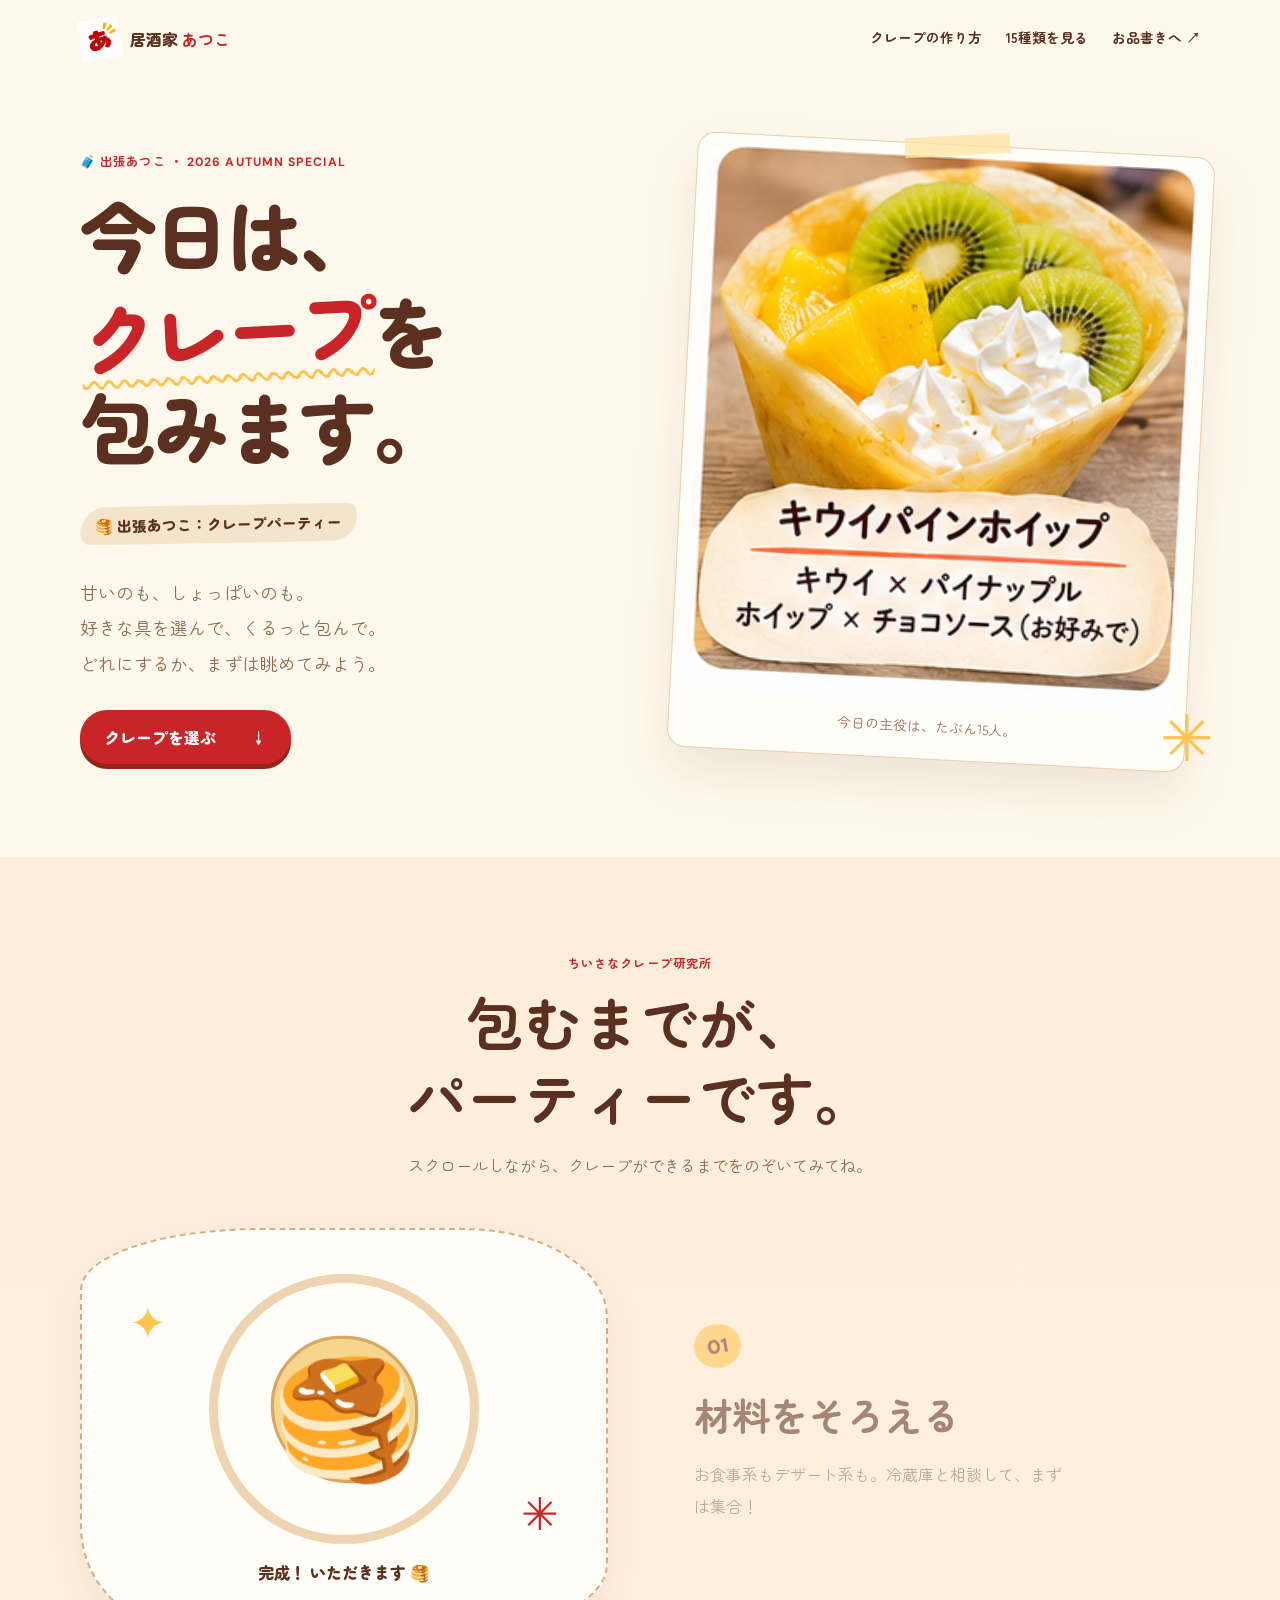
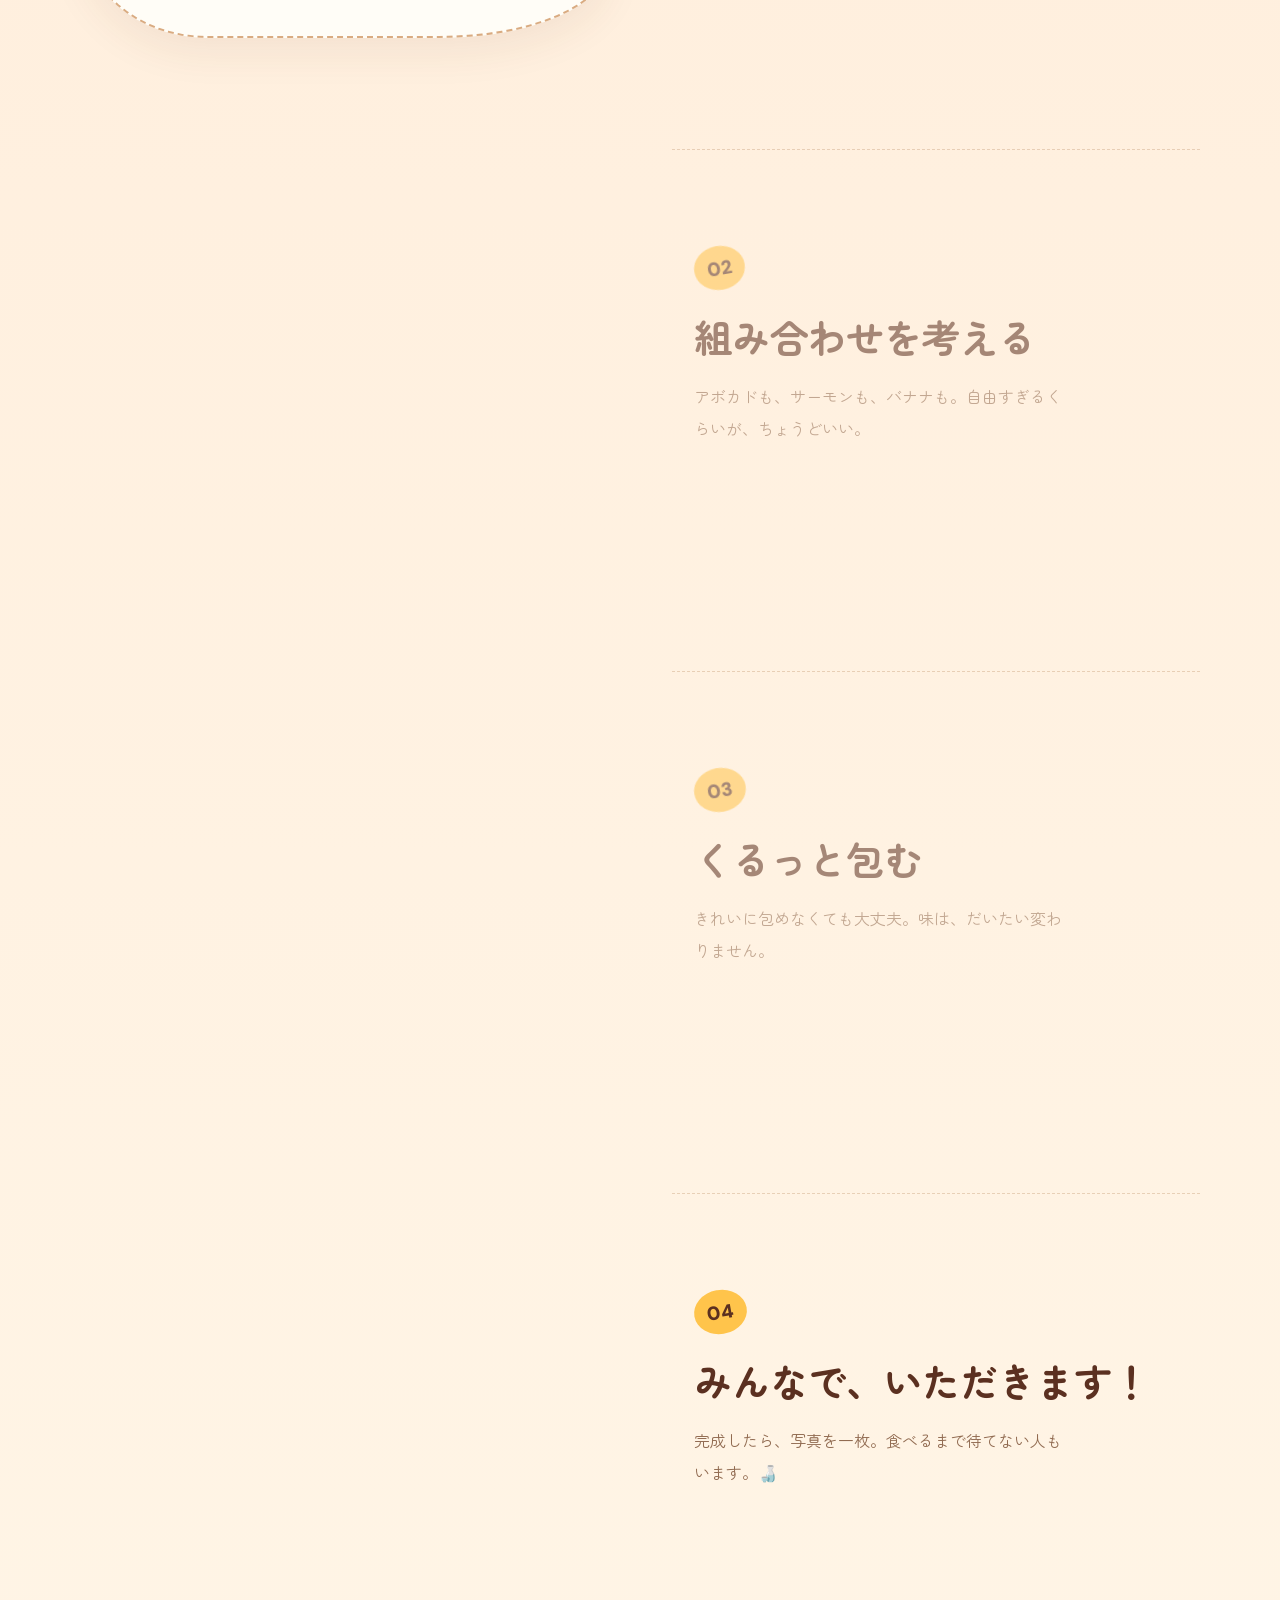
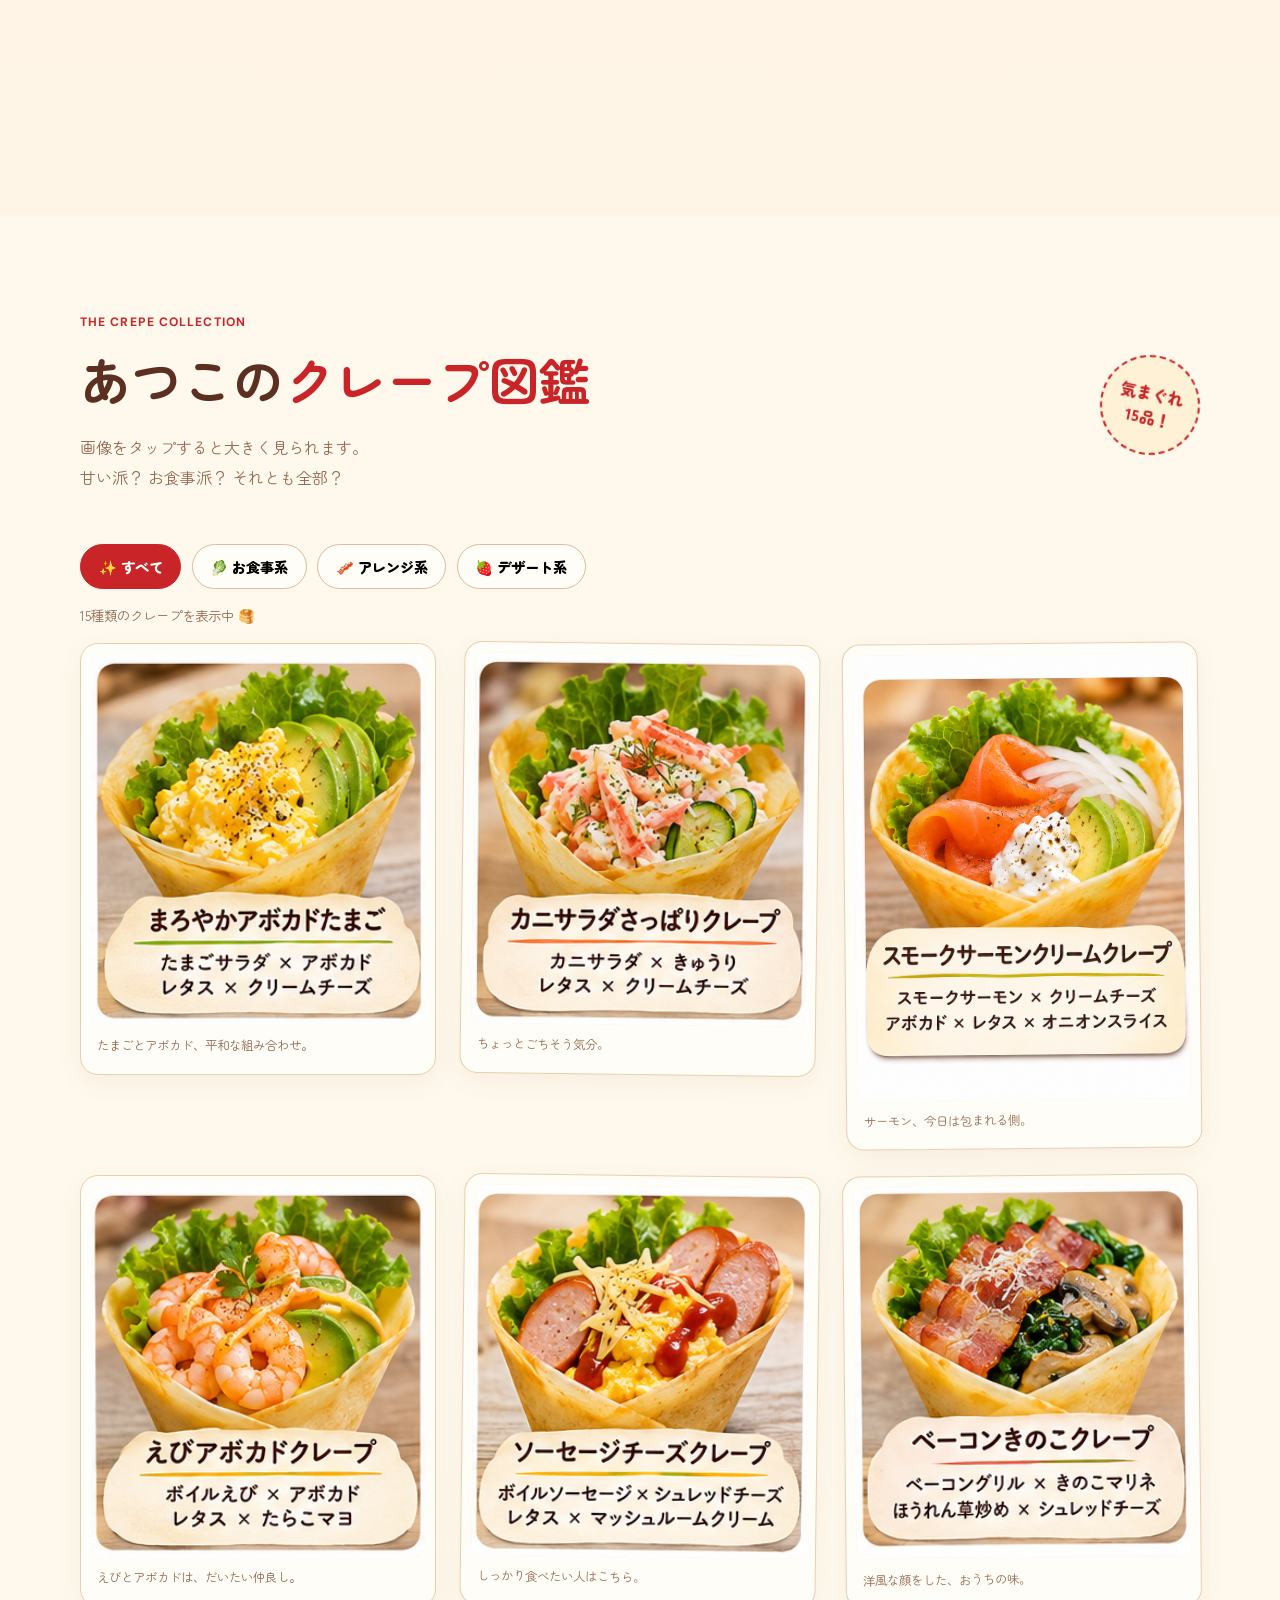
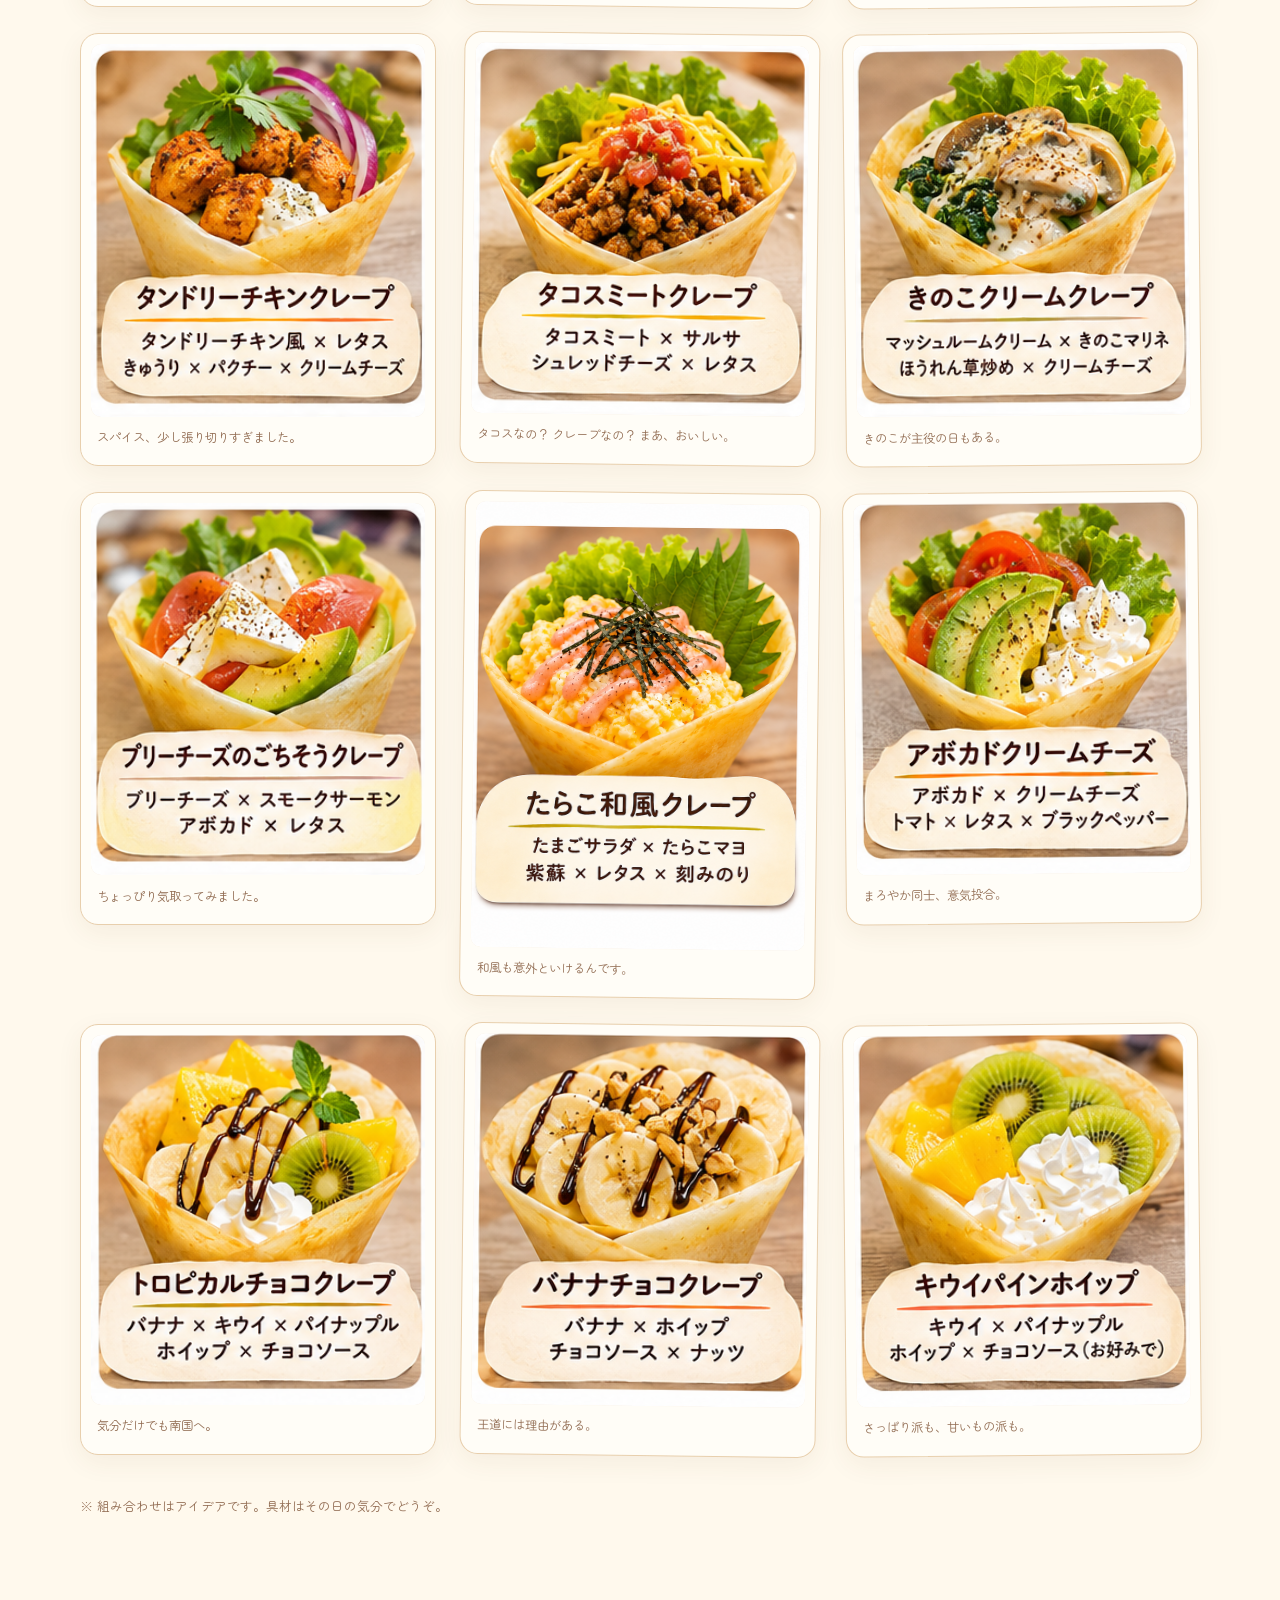
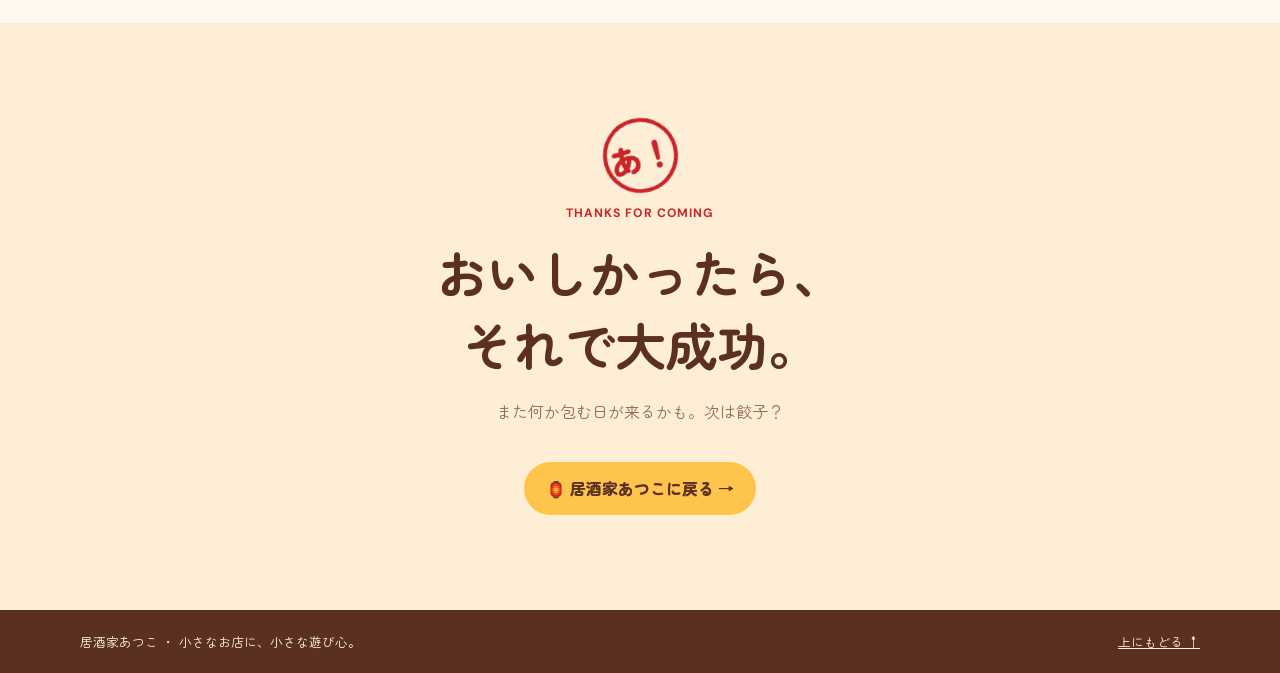
==== docs/special/crepe-party-autumn26/index.html @ dd06c568 "feat: rendered special crepe party pages (#8)" ====
<!DOCTYPE html>
<html xmlns="http://www.w3.org/1999/xhtml" lang="ja" xml:lang="ja"><head>

<meta charset="utf-8">
<meta name="generator" content="quarto-1.6.39">

<meta name="viewport" content="width=device-width, initial-scale=1.0, user-scalable=yes">


<title>出張あつこ | クレープパーティー特集 – 居酒家あつこ</title>
<style>
code{white-space: pre-wrap;}
span.smallcaps{font-variant: small-caps;}
div.columns{display: flex; gap: min(4vw, 1.5em);}
div.column{flex: auto; overflow-x: auto;}
div.hanging-indent{margin-left: 1.5em; text-indent: -1.5em;}
ul.task-list{list-style: none;}
ul.task-list li input[type="checkbox"] {
  width: 0.8em;
  margin: 0 0.8em 0.2em -1em; /* quarto-specific, see https://github.com/quarto-dev/quarto-cli/issues/4556 */ 
  vertical-align: middle;
}
.display.math{display: block; text-align: center; margin: 0.5rem auto;}
</style>


<link href="../../assets/favicon.png" rel="icon" type="image/png">


<link rel="stylesheet" href="crepe-party.css">
</head>

<body>


<header id="title-block-header">


</header>


<div class="crepe-site" id="top">
  <a class="skip-link" href="#crepe-gallery">クレープギャラリーへ移動</a>
  <header class="crepe-header">
    <a class="crepe-brand" href="../../index.html" aria-label="居酒家あつこのホームへ">
      <img src="../../assets/favicon.png" alt="" width="40" height="40">
      <span>居酒家 <strong>あつこ</strong></span>
    </a>
    <nav aria-label="特集ナビゲーション" class="crepe-topnav">
      <a href="#story">クレープの作り方</a>
      <a href="#crepe-gallery">15種類を見る</a>
      <a href="../../index.html">お品書きへ ↗</a>
    </nav>
  </header>

  <main><header id="title-block-header" class="quarto-title-block"><h1 class="title">出張あつこ | クレープパーティー特集</h1></header>
    <section class="crepe-hero" aria-labelledby="crepe-title">
      <div class="hero-copy">
        <p class="crepe-eyebrow">🧳 出張あつこ ・ 2026 AUTUMN SPECIAL</p>
        <h1 id="crepe-title">今日は、<br><span>クレープ</span>を<br>包みます。</h1>
        <p class="hero-tag">🥞 出張あつこ：クレープパーティー</p>
        <p class="hero-description">甘いのも、しょっぱいのも。<br>好きな具を選んで、くるっと包んで。<br>どれにするか、まずは眺めてみよう。</p>
        <a href="#crepe-gallery" class="hero-action">クレープを選ぶ <span aria-hidden="true">↓</span></a>
      </div>
      <figure class="hero-photo">
        <img src="images/15_キウイパイン.png" width="680" height="700" alt="キウイとパイナップル、ホイップのクレープ" fetchpriority="high">
        <figcaption>今日の主役は、たぶん15人。</figcaption>
      </figure>
      <span class="hero-doodle" aria-hidden="true">✳</span>
    </section>

    <section id="story" class="crepe-story" aria-labelledby="story-heading">
      <div class="story-intro">
        <p class="crepe-eyebrow">ちいさなクレープ研究所</p>
        <h2 id="story-heading">包むまでが、<br>パーティーです。</h2>
        <p>スクロールしながら、クレープができるまでをのぞいてみてね。</p>
      </div>
      <div class="story-layout">
        <div class="story-sticky" aria-hidden="true">
          <div class="crepe-stage" id="crepe-stage" data-step="0">
            <span class="stage-spark stage-spark--one">✦</span>
            <span class="stage-spark stage-spark--two">✳</span>
            <div class="stage-plate">
              <div class="stage-batter"></div>
              <div class="stage-fill">🥬 🍓 🧀</div>
              <div class="stage-fold">🥞</div>
            </div>
            <p class="stage-label" id="stage-label">まずは、材料を並べます。</p>
          </div>
        </div>
        <ol class="story-steps">
          <li class="story-step" data-step="0">
            <span class="step-number">01</span>
            <h3>材料をそろえる</h3>
            <p>お食事系もデザート系も。冷蔵庫と相談して、まずは集合！</p>
          </li>
          <li class="story-step" data-step="1">
            <span class="step-number">02</span>
            <h3>組み合わせを考える</h3>
            <p>アボカドも、サーモンも、バナナも。自由すぎるくらいが、ちょうどいい。</p>
          </li>
          <li class="story-step" data-step="2">
            <span class="step-number">03</span>
            <h3>くるっと包む</h3>
            <p>きれいに包めなくても大丈夫。味は、だいたい変わりません。</p>
          </li>
          <li class="story-step" data-step="3">
            <span class="step-number">04</span>
            <h3>みんなで、いただきます！</h3>
            <p>完成したら、写真を一枚。食べるまで待てない人もいます。🍶</p>
          </li>
        </ol>
      </div>
    </section>

    <section class="gallery-section" id="crepe-gallery" aria-labelledby="gallery-heading">
      <div class="gallery-heading">
        <div>
          <p class="crepe-eyebrow">THE CREPE COLLECTION</p>
          <h2 id="gallery-heading">あつこの<span>クレープ図鑑</span></h2>
          <p>画像をタップすると大きく見られます。<br>甘い派？ お食事派？ それとも全部？</p>
        </div>
        <span class="gallery-sticker" aria-hidden="true">気まぐれ<br>15品！</span>
      </div>
      <div id="crepe-filters" class="crepe-filters" role="group" aria-label="クレープをカテゴリーで絞り込む"></div>
      <p class="gallery-status" id="gallery-status" role="status" aria-live="polite">写真を準備しています… 🥞</p>
      <div id="crepe-cards" class="crepe-grid"></div>
      <p class="gallery-footnote">※ 組み合わせはアイデアです。具材はその日の気分でどうぞ。</p>
    </section>

    <section class="crepe-goodbye">
      <div class="goodbye-stamp" aria-hidden="true">あ！</div>
      <p class="crepe-eyebrow">THANKS FOR COMING</p>
      <h2>おいしかったら、<br>それで大成功。</h2>
      <p>また何か包む日が来るかも。次は餃子？</p>
      <a href="../../index.html">🏮 居酒家あつこに戻る →</a>
    </section>
  </main>

  <footer class="crepe-footer">
    <span>居酒家あつこ ・ 小さなお店に、小さな遊び心。</span>
    <a href="#top">上にもどる ↑</a>
  </footer>

  <div class="crepe-viewer" id="crepe-viewer" role="dialog" aria-modal="true" aria-labelledby="viewer-title" hidden="">
    <div class="viewer-panel">
      <button class="viewer-close" id="viewer-close" type="button" aria-label="写真を閉じる">×</button>
      <figure>
        <img id="viewer-image" src="" alt="">
      </figure>
      <div class="viewer-info">
        <p class="crepe-eyebrow" id="viewer-category"></p>
        <h2 id="viewer-title"></h2>
        <p id="viewer-caption"></p>
        <div id="viewer-ingredients" class="viewer-ingredients"></div>
        <div class="viewer-nav">
          <button type="button" id="viewer-prev" aria-label="前のクレープ">← 前へ</button>
          <span id="viewer-position"></span>
          <button type="button" id="viewer-next" aria-label="次のクレープ">次へ →</button>
        </div>
      </div>
    </div>
  </div>
</div>
<script src="crepe-party.js" defer=""></script>






</body></html>
---- docs/special/crepe-party-autumn26/crepe-party.css ----
@import url('https://fonts.googleapis.com/css2?family=DM+Sans:wght@400;500;700&family=Zen+Maru+Gothic:wght@400;500;700;900&display=swap');

:root { --cream:#fff9ed; --paper:#fffdf7; --sand:#f5e4cc; --ink:#5b3020; --muted:#916b51; --red:#c92528; --yellow:#ffc44b; --line:#e8cfad; }
* { box-sizing:border-box; }
html { scroll-behavior:smooth; scroll-padding-top:3rem; }
body { margin:0; background:var(--cream); color:var(--ink); font-family:'Zen Maru Gothic','Hiragino Maru Gothic ProN',sans-serif; -webkit-font-smoothing:antialiased; }
button, a { -webkit-tap-highlight-color:transparent; }
button { font:inherit; cursor:pointer; }
a { color:inherit; }
img { display:block; max-width:100%; }
[hidden] { display:none !important; }
.crepe-site { overflow:clip; min-height:100vh; }
.crepe-site :is(a,button):focus-visible { outline:3px solid var(--red); outline-offset:4px; }
.skip-link { position:absolute; top:-100px; left:1rem; z-index:50; background:var(--paper); padding:1rem; }
.skip-link:focus { top:1rem; }
.crepe-header { width:min(1120px,calc(100% - 36px)); margin:auto; min-height:77px; display:flex; align-items:center; justify-content:space-between; gap:1rem; }
.crepe-brand { display:flex; align-items:center; gap:.65rem; text-decoration:none; font-weight:900; white-space:nowrap; }
.crepe-brand img { width:40px; height:40px; object-fit:contain; transform:rotate(-8deg); }
.crepe-brand strong { color:var(--red); }
.crepe-topnav { display:flex; gap:clamp(.65rem,2vw,1.5rem); flex-wrap:wrap; justify-content:flex-end; }
.crepe-topnav a { text-decoration:none; font-size:.85rem; font-weight:700; border-bottom:2px solid transparent; }
.crepe-topnav a:hover { border-color:var(--yellow); }
.crepe-eyebrow { color:var(--red); letter-spacing:.09em; font:700 .76rem 'DM Sans','Zen Maru Gothic',sans-serif; }
.crepe-hero { width:min(1120px,calc(100% - 36px)); min-height:min(710px,88vh); margin:20px auto 50px; display:grid; grid-template-columns:1.03fr .97fr; align-items:center; gap:clamp(1.5rem,4vw,4rem); position:relative; }
.hero-copy { position:relative; z-index:2; }
.hero-copy h1 { font-size:clamp(2.8rem,6vw,5.7rem); letter-spacing:-.05em; line-height:1.25; margin:1rem 0; font-weight:900; }
.hero-copy h1 span { color:var(--red); display:inline-block; transform:rotate(-3deg); text-decoration:underline wavy var(--yellow) 3px; text-underline-offset:.14em; }
.hero-tag { display:inline-block; padding:.52rem .95rem; background:var(--sand); border-radius:30px 10px 28px 12px; font-size:.91rem; font-weight:900; transform:rotate(-1deg); }
.hero-description { color:var(--muted); line-height:2; font-size:clamp(.95rem,1.6vw,1.11rem); }
.hero-action { display:inline-flex; align-items:center; gap:2.2rem; margin-top:.7rem; text-decoration:none; background:var(--red); color:white; border-radius:30px; padding:.92rem 1.5rem; font-weight:900; box-shadow:0 5px 0 #96221b; }
.hero-action:hover { transform:translateY(3px); box-shadow:0 2px 0 #96221b; }
.hero-photo { margin:0; position:relative; transform:rotate(3deg); background:var(--paper); padding:12px 12px 23px; border-radius:18px; border:1px solid var(--line); box-shadow:0 25px 50px #58351f1a; }
.hero-photo:before { content:''; position:absolute; height:20px; width:105px; top:-10px; left:calc(50% - 52px); background:#ffe5a0b8; transform:rotate(-6deg); }
.hero-photo img { width:100%; height:auto; border-radius:12px; object-fit:contain; }
.hero-photo figcaption { font-size:.85rem; color:var(--muted); margin-top:12px; text-align:center; }
.hero-doodle { position:absolute; right:-14px; bottom:4%; color:var(--yellow); font-size:4rem; }
.crepe-story { background:linear-gradient(180deg,#ffeddb 0%,#fff5e6 100%); padding:85px max(18px,calc((100vw - 1120px)/2)) 100px; }
.story-intro { text-align:center; margin:0 auto 3rem; max-width:690px; }
.story-intro h2 { font-size:clamp(2.1rem,4.5vw,3.6rem); line-height:1.3; margin:.6rem 0; }
.story-intro p:last-child { color:var(--muted); line-height:1.9; }
.story-layout { display:grid; grid-template-columns:minmax(0,1fr) minmax(0,1fr); align-items:start; gap:clamp(1rem,5vw,5rem); }
.story-sticky { position:sticky; top:12vh; align-self:start; }
.crepe-stage { min-height:410px; display:flex; align-items:center; flex-direction:column; justify-content:center; position:relative; border:2px dashed #d9ab81; border-radius:34% 27% 32% 24% / 15% 22% 18% 27%; background:var(--paper); box-shadow:0 15px 40px #68371b12; }
.stage-plate { width:min(270px,72%); aspect-ratio:1; border-radius:50%; background:#fffef9; border:9px solid #efd4b2; display:grid; place-items:center; position:relative; }
.stage-batter { width:90%; aspect-ratio:1; background:#f6d68d; border:5px solid #d9a75f; border-radius:48% 51% 46% 53%; transform:scale(.9); transition:transform .45s ease; }
.stage-fill { opacity:0; position:absolute; font-size:2.2rem; transition:opacity .45s,transform .45s; transform:translateY(10px); letter-spacing:-.35rem; }
.stage-fold { position:absolute; font-size:6.5rem; opacity:0; transform:rotate(-30deg) scale(.6); transition:opacity .45s,transform .45s; }
.crepe-stage[data-step="1"] .stage-fill { opacity:1; transform:translateY(0); }
.crepe-stage[data-step="2"] .stage-batter, .crepe-stage[data-step="3"] .stage-batter { transform:scale(.65); }
.crepe-stage[data-step="2"] .stage-fill, .crepe-stage[data-step="3"] .stage-fill { opacity:0; }
.crepe-stage[data-step="2"] .stage-fold, .crepe-stage[data-step="3"] .stage-fold { opacity:1; transform:rotate(6deg) scale(1); }
.crepe-stage[data-step="3"] .stage-fold { transform:rotate(-10deg) scale(1.13); }
.stage-spark { position:absolute; font-size:2.8rem; color:var(--yellow); }
.stage-spark--one { top:14%; left:9%; }
.stage-spark--two { right:9%; bottom:23%; color:var(--red); }
.stage-label { text-align:center; min-height:2rem; font-weight:900; margin:1rem .8rem 0; font-size:1rem; }
.story-steps { margin:0; padding:0; list-style:none; }
.story-step { min-height:58vh; padding:6rem 1.4rem 3rem; border-bottom:1px dashed #d6b293; opacity:.55; transition:opacity .35s; }
.story-step:last-child { border-bottom:0; }
.story-step.is-active { opacity:1; }
.step-number { display:inline-block; font:900 1.2rem 'DM Sans',sans-serif; padding:.6rem .8rem; background:var(--yellow); border-radius:50%; transform:rotate(-10deg); }
.story-step h3 { font-size:clamp(1.55rem,3vw,2.4rem); margin:1.1rem 0 .5rem; }
.story-step p { max-width:380px; font-size:1rem; color:var(--muted); line-height:2; }
.gallery-section { background:var(--cream); padding:85px max(18px,calc((100vw - 1120px)/2)) 95px; }
.gallery-heading { display:flex; justify-content:space-between; align-items:center; gap:1rem; }
.gallery-heading h2 { font-size:clamp(2rem,4vw,3.5rem); margin:.35rem 0; }
.gallery-heading h2 span { color:var(--red); }
.gallery-heading p:last-child { color:var(--muted); line-height:1.9; }
.gallery-sticker { flex:0 0 auto; width:100px; height:100px; border:2px dashed var(--red); border-radius:50%; display:grid; place-items:center; text-align:center; font-weight:900; transform:rotate(12deg); color:var(--red); background:#fff1d5; }
.crepe-filters { display:flex; flex-wrap:wrap; gap:.65rem; margin:2.2rem 0 1rem; }
.crepe-filter { border:1px solid #dcbba0; border-radius:100px; padding:.7rem 1.1rem; background:var(--paper); font-size:.9rem; font-weight:900; }
.crepe-filter[aria-pressed="true"] { background:var(--red); border-color:var(--red); color:white; }
.gallery-status { color:var(--muted); font-size:.84rem; min-height:1.5rem; }
.crepe-grid { display:grid; grid-template-columns:repeat(3,minmax(0,1fr)); gap:clamp(.9rem,2vw,1.6rem); align-items:start; }
.crepe-card { width:100%; min-width:0; text-align:left; border:1px solid var(--line); padding:10px 10px 16px; background:var(--paper); border-radius:18px; box-shadow:0 8px 26px #61391b10; transition:transform .18s,box-shadow .18s; }
.crepe-card:nth-child(3n+2) { transform:rotate(.7deg); }
.crepe-card:nth-child(3n) { transform:rotate(-.55deg); }
.crepe-card:hover { transform:rotate(0) translateY(-5px); box-shadow:0 13px 30px #61391b20; }
.crepe-card img { width:100%; height:auto; border-radius:10px; object-fit:contain; background:#f8ebd9; }
.crepe-card-body { display:block; padding:.7rem .4rem .1rem; }
.crepe-card-category { font-size:.73rem; color:var(--red); font-weight:900; display:block; }
.crepe-card-name { font-size:1rem; font-weight:900; display:block; margin:.25rem 0; overflow-wrap:anywhere; }
.crepe-card-caption { display:block; color:var(--muted); font-size:.78rem; line-height:1.6; }
.gallery-footnote { color:var(--muted); font-size:.79rem; margin-top:2.5rem; }
.crepe-goodbye { text-align:center; padding:95px 24px; background:#ffeed6; }
.goodbye-stamp { margin:0 auto 12px; border:4px solid var(--red); color:var(--red); width:75px; height:75px; display:grid; place-items:center; border-radius:50%; font-size:2rem; font-weight:900; transform:rotate(-14deg); }
.crepe-goodbye h2 { font-size:clamp(2rem,4vw,3.7rem); line-height:1.4; margin:1rem 0; }
.crepe-goodbye p:not(.crepe-eyebrow) { color:var(--muted); line-height:1.9; }
.crepe-goodbye a { display:inline-block; text-decoration:none; font-weight:900; background:var(--yellow); border-radius:100px; padding:.9rem 1.4rem; margin-top:1.2rem; }
.crepe-footer { background:var(--ink); color:#fff4da; display:flex; align-items:center; justify-content:space-between; padding:22px max(18px,calc((100vw - 1120px)/2)); gap:1rem; font-size:.8rem; }
.crepe-footer a { white-space:nowrap; }
.crepe-viewer { position:fixed; inset:0; background:#22150ddc; z-index:100; display:grid; place-items:center; padding:clamp(.5rem,2vw,1.5rem); overflow:auto; }
.viewer-panel { position:relative; background:var(--paper); border-radius:20px; width:min(920px,100%); max-height:calc(100dvh - 1.4rem); overflow:auto; display:grid; grid-template-columns:minmax(0,1.15fr) minmax(0,1fr); box-shadow:0 24px 70px #0005; }
.viewer-panel figure { margin:0; align-self:center; padding:1rem; }
.viewer-panel img { width:100%; height:auto; max-height:calc(100dvh - 5rem); object-fit:contain; border-radius:12px; }
.viewer-info { padding:3rem 1.5rem 2rem .5rem; min-width:0; }
.viewer-info h2 { font-size:clamp(1.2rem,2.8vw,1.9rem); line-height:1.5; margin:.3rem 0 .7rem; }
.viewer-info p { color:var(--muted); }
.viewer-ingredients { font-size:.88rem; line-height:1.9; }
.viewer-ingredients strong { color:var(--ink); }
.viewer-nav { display:flex; align-items:center; justify-content:space-between; gap:.45rem; margin-top:2rem; }
.viewer-nav button, .viewer-close { background:var(--paper); border:1px solid var(--line); border-radius:100px; padding:.6rem .9rem; font-weight:900; }
.viewer-close { position:absolute; top:.6rem; right:.6rem; z-index:3; font-size:1.4rem; line-height:1; padding:.3rem .7rem; }
.viewer-nav span { font:700 .75rem 'DM Sans',sans-serif; color:var(--muted); white-space:nowrap; }
body.crepe-modal-open { overflow:hidden; }
@media (max-width:850px) {
  .crepe-hero { min-height:unset; grid-template-columns:1fr 1fr; }
  .hero-copy h1 { font-size:clamp(2.3rem,6vw,3.6rem); }
  .crepe-grid { grid-template-columns:repeat(2,minmax(0,1fr)); }
}
@media (max-width:620px) {
  .crepe-header { flex-direction:column; align-items:flex-start; justify-content:center; padding:13px 0 15px; gap:.55rem; }
  .crepe-topnav { gap:.8rem; }
  .crepe-topnav a { font-size:.73rem; }
  .crepe-hero { grid-template-columns:1fr; gap:2rem; margin:2rem auto 65px; }
  .hero-copy h1 { font-size:clamp(2.65rem,12vw,4.4rem); }
  .hero-photo { max-width:420px; width:85%; justify-self:center; transform:rotate(-2deg); }
  .story-layout { grid-template-columns:1fr; gap:0; }
  .story-sticky { top:0; z-index:2; background:#ffeddbed; padding:10px 0; }
  .crepe-stage { min-height:190px; border-radius:25px; }
  .stage-plate { width:148px; border-width:6px; }
  .stage-fill { font-size:1.4rem; }
  .stage-fold { font-size:3.6rem; }
  .stage-spark { font-size:1.6rem; }
  .stage-label { font-size:.83rem; margin:.25rem 0; }
  .story-step { min-height:42vh; padding:4rem 1rem 2rem; opacity:1; }
  .gallery-heading { align-items:flex-start; }
  .gallery-sticker { width:65px; height:65px; font-size:.68rem; }
  .crepe-grid { gap:.7rem; }
  .crepe-card { padding:6px 6px 9px; }
  .crepe-card-name { font-size:.85rem; }
  .crepe-card-caption { font-size:.72rem; }
  .viewer-panel { grid-template-columns:1fr; }
  .viewer-panel figure { padding:.7rem; }
  .viewer-panel img { max-height:44dvh; }
  .viewer-info { padding:.3rem 1.2rem 1.3rem; }
  .viewer-nav { margin-top:1rem; }
  .crepe-footer { flex-wrap:wrap; }
}
@media (max-width:360px) {
  .crepe-grid { grid-template-columns:1fr; }
}
@media (prefers-reduced-motion:reduce) {
  *, *::before, *::after { scroll-behavior:auto !important; transition:none !important; animation:none !important; }
  .story-step { opacity:1; }
}


/* Hide Quarto's automatic page title */
#title-block-header {
  display: none;
}

/* Hide duplicate crepe names */
.crepe-card-name {
  display: none;
}

.crepe-card-category {
  display: none;
}
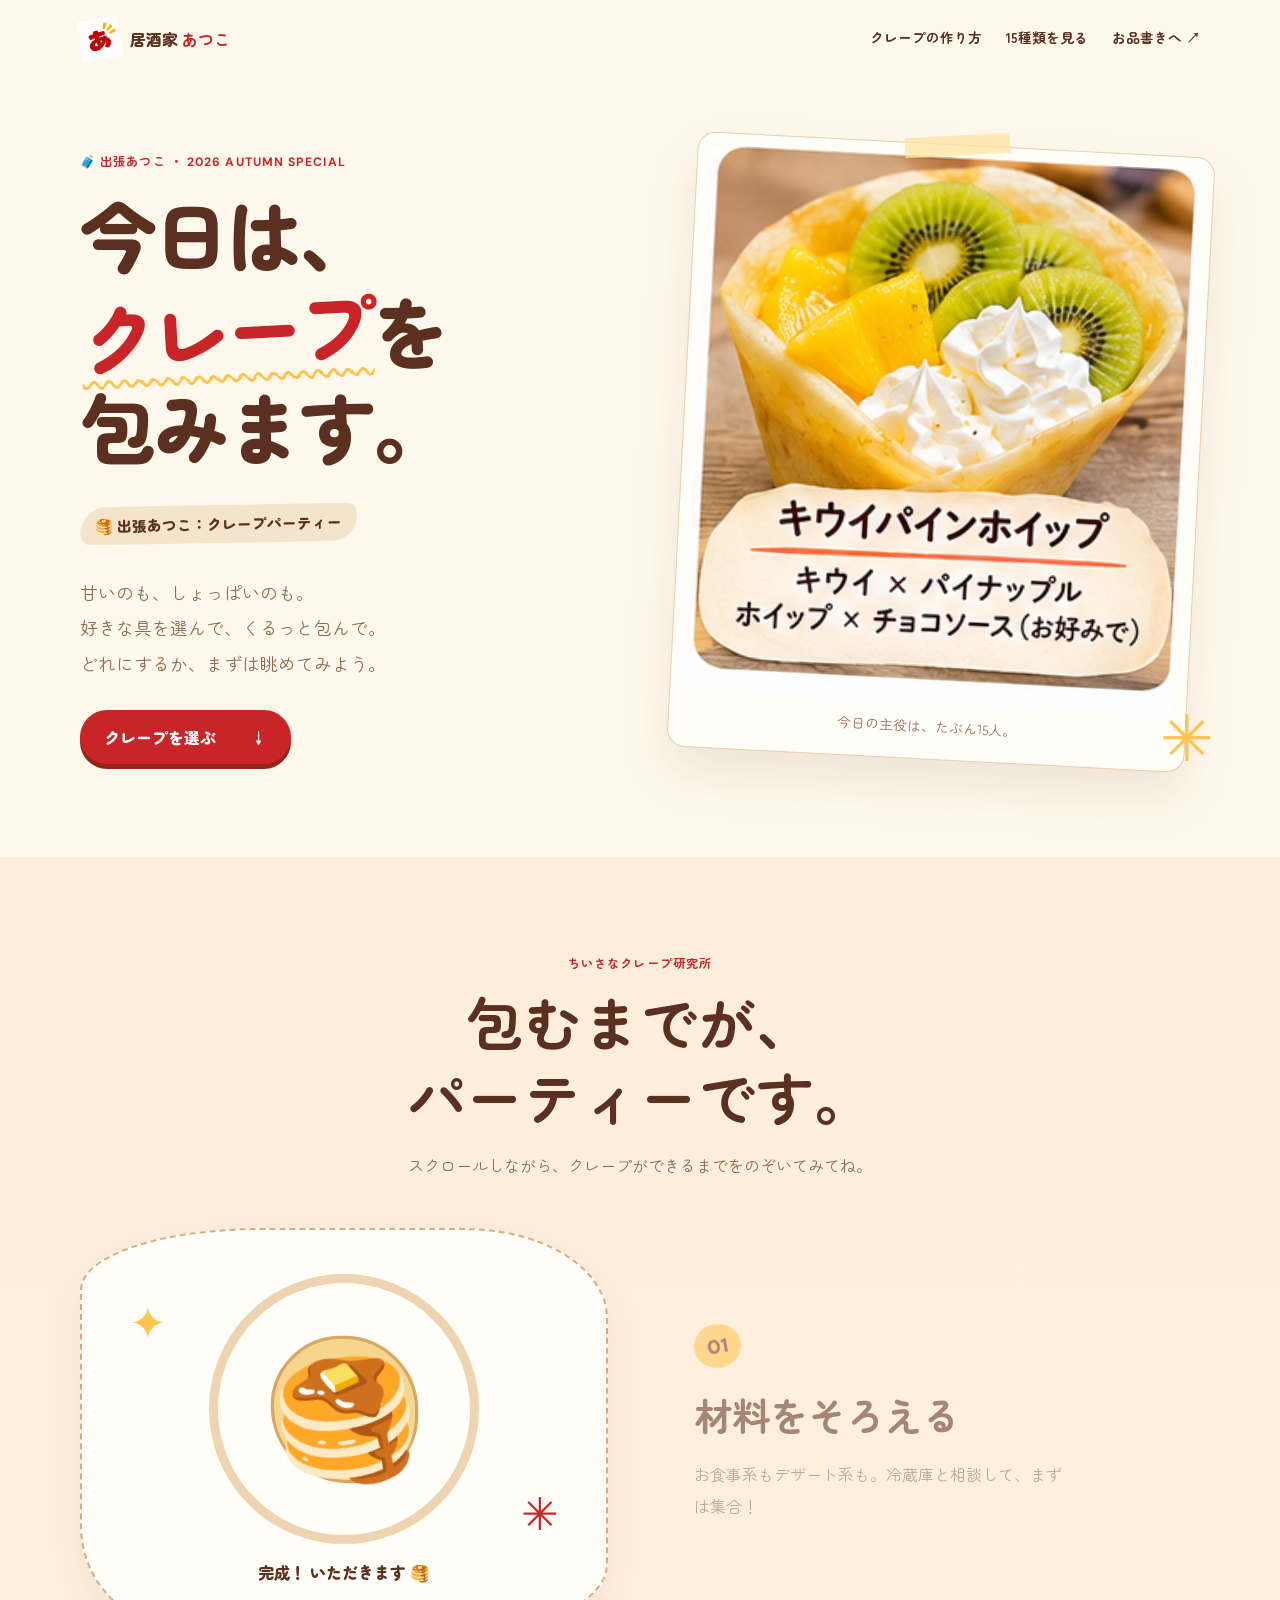
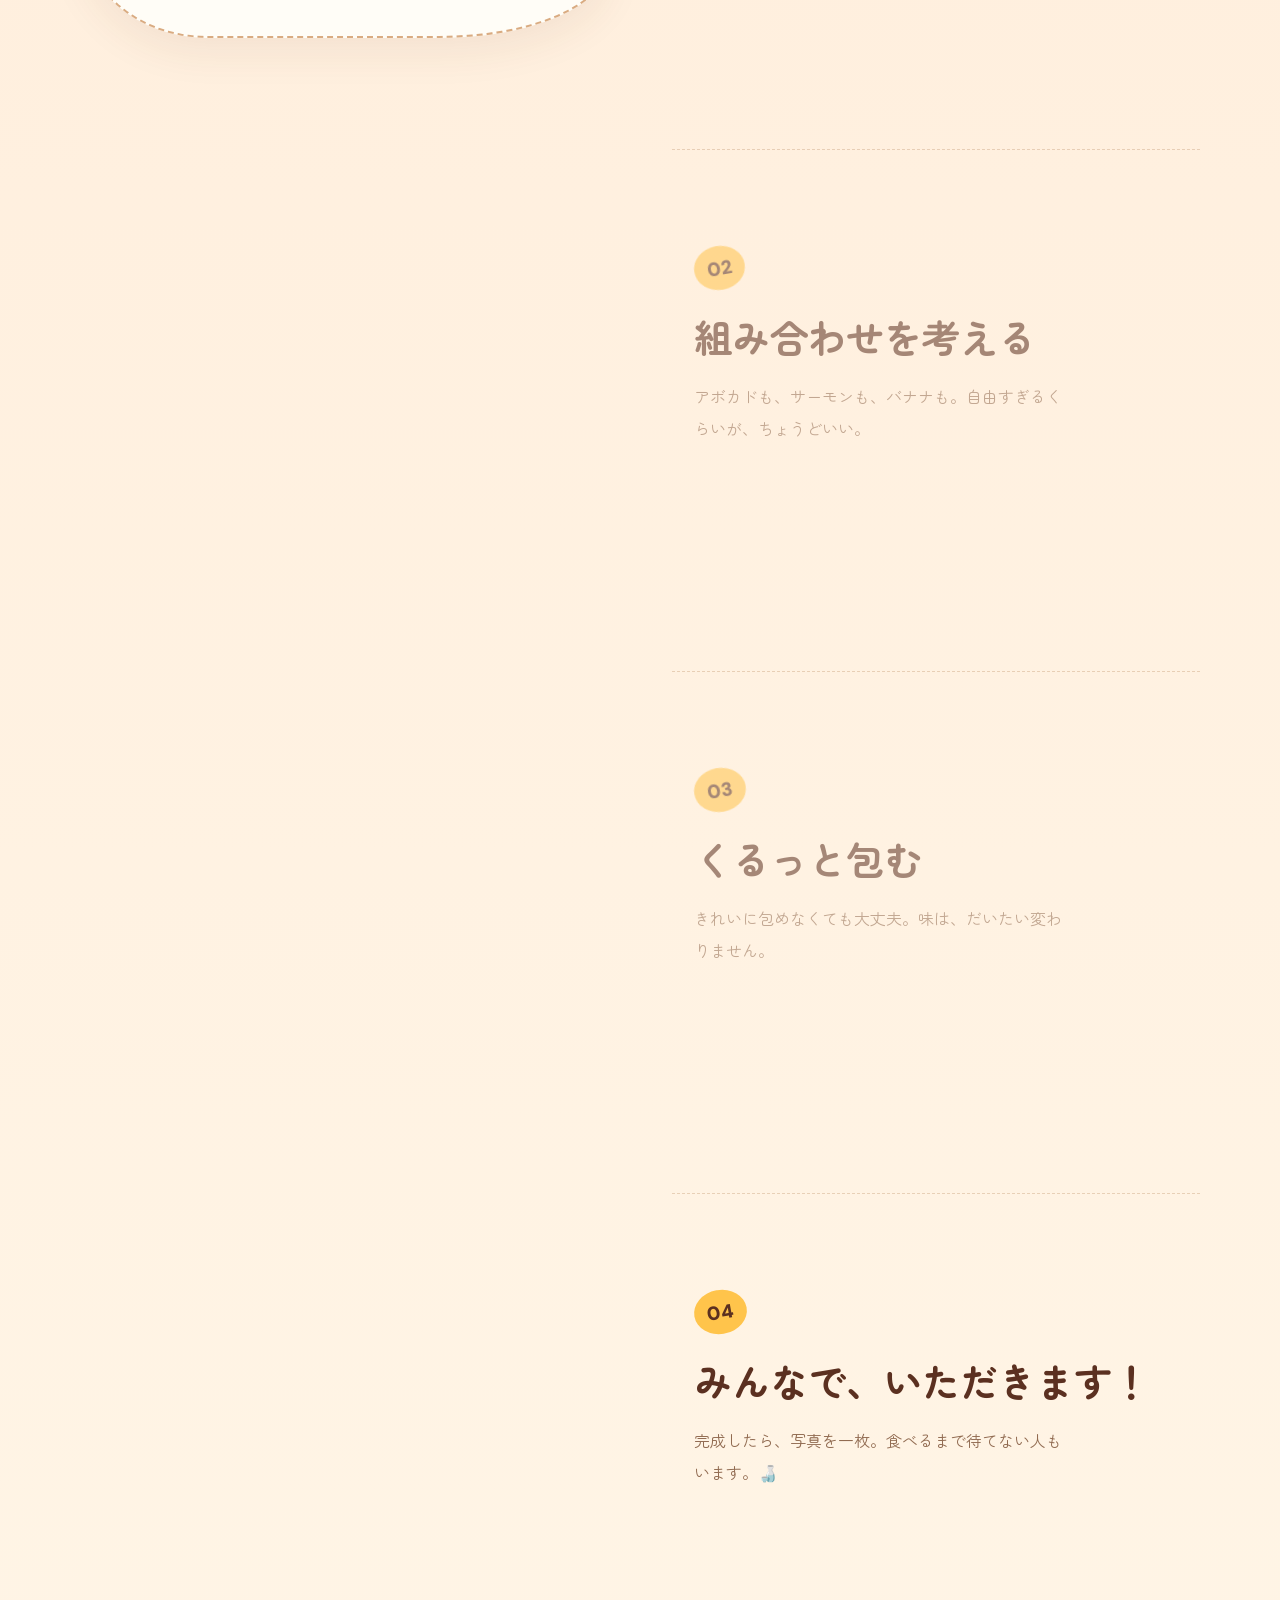
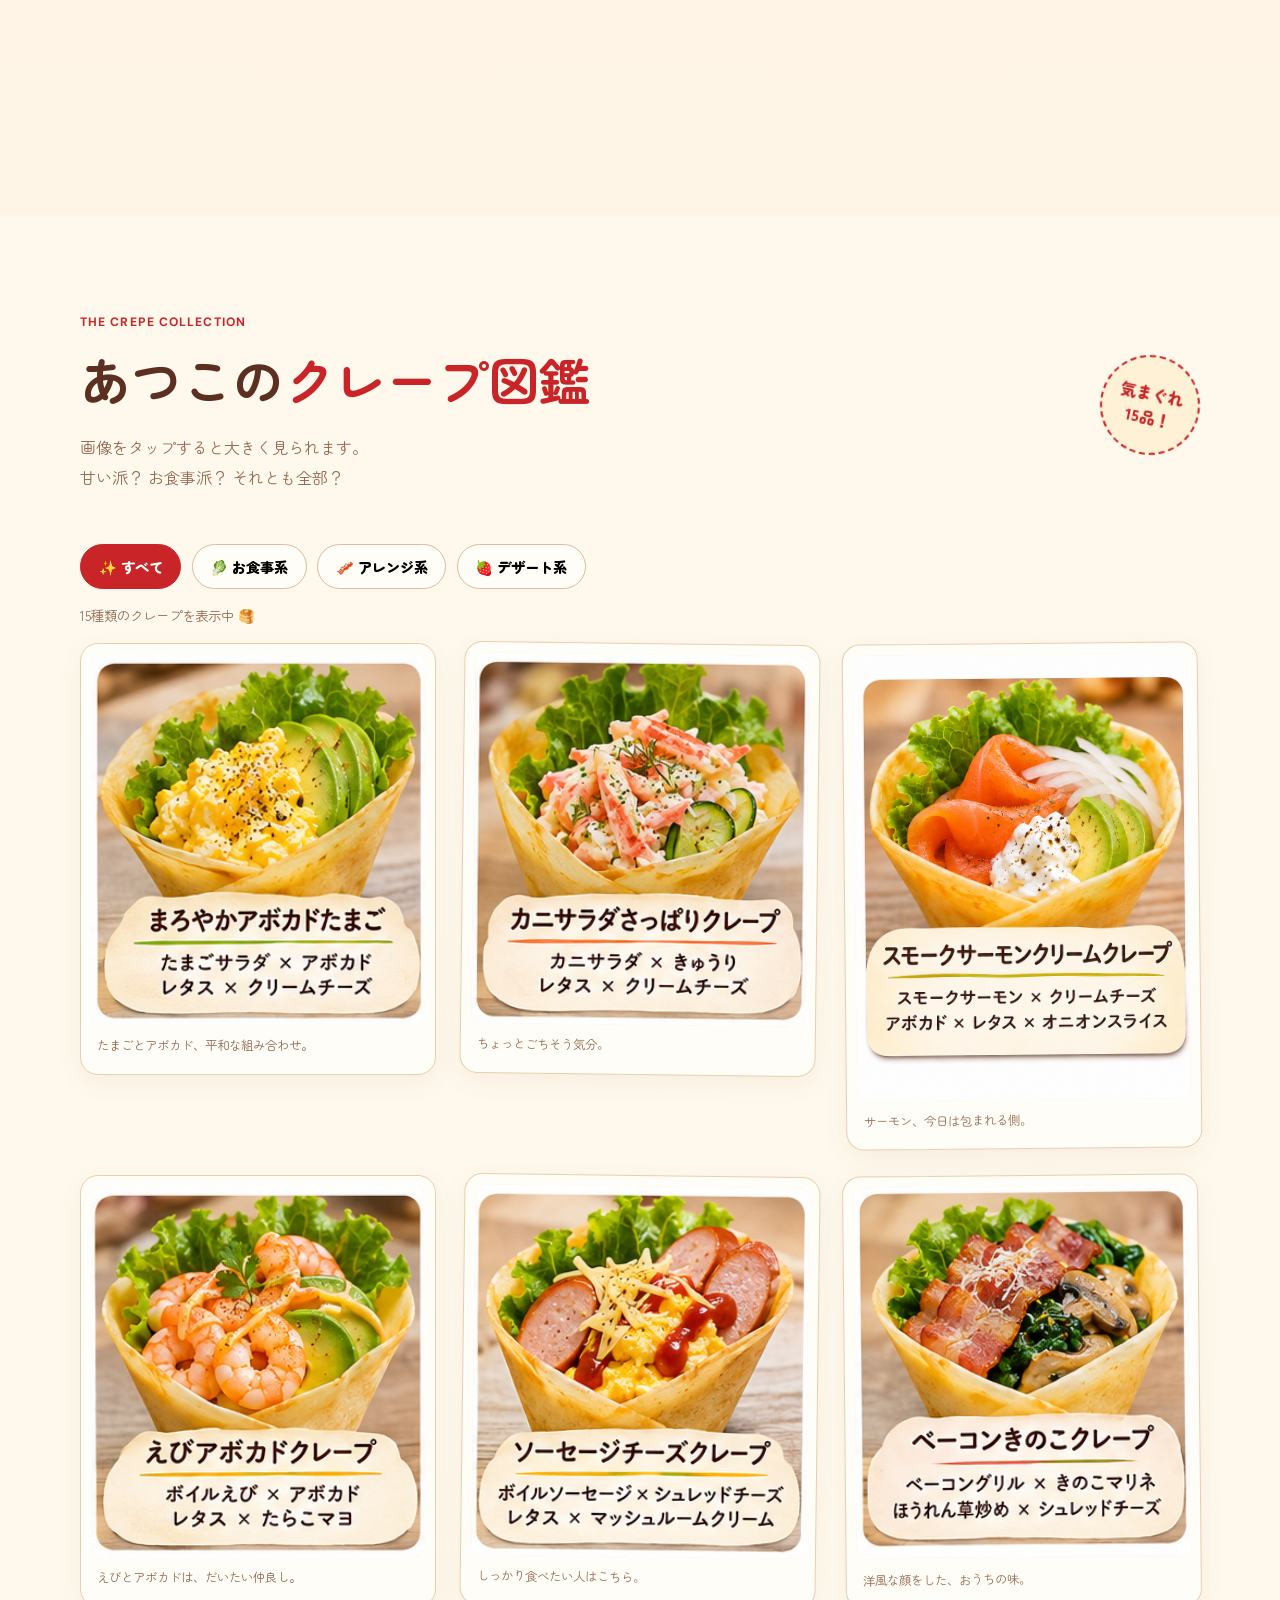
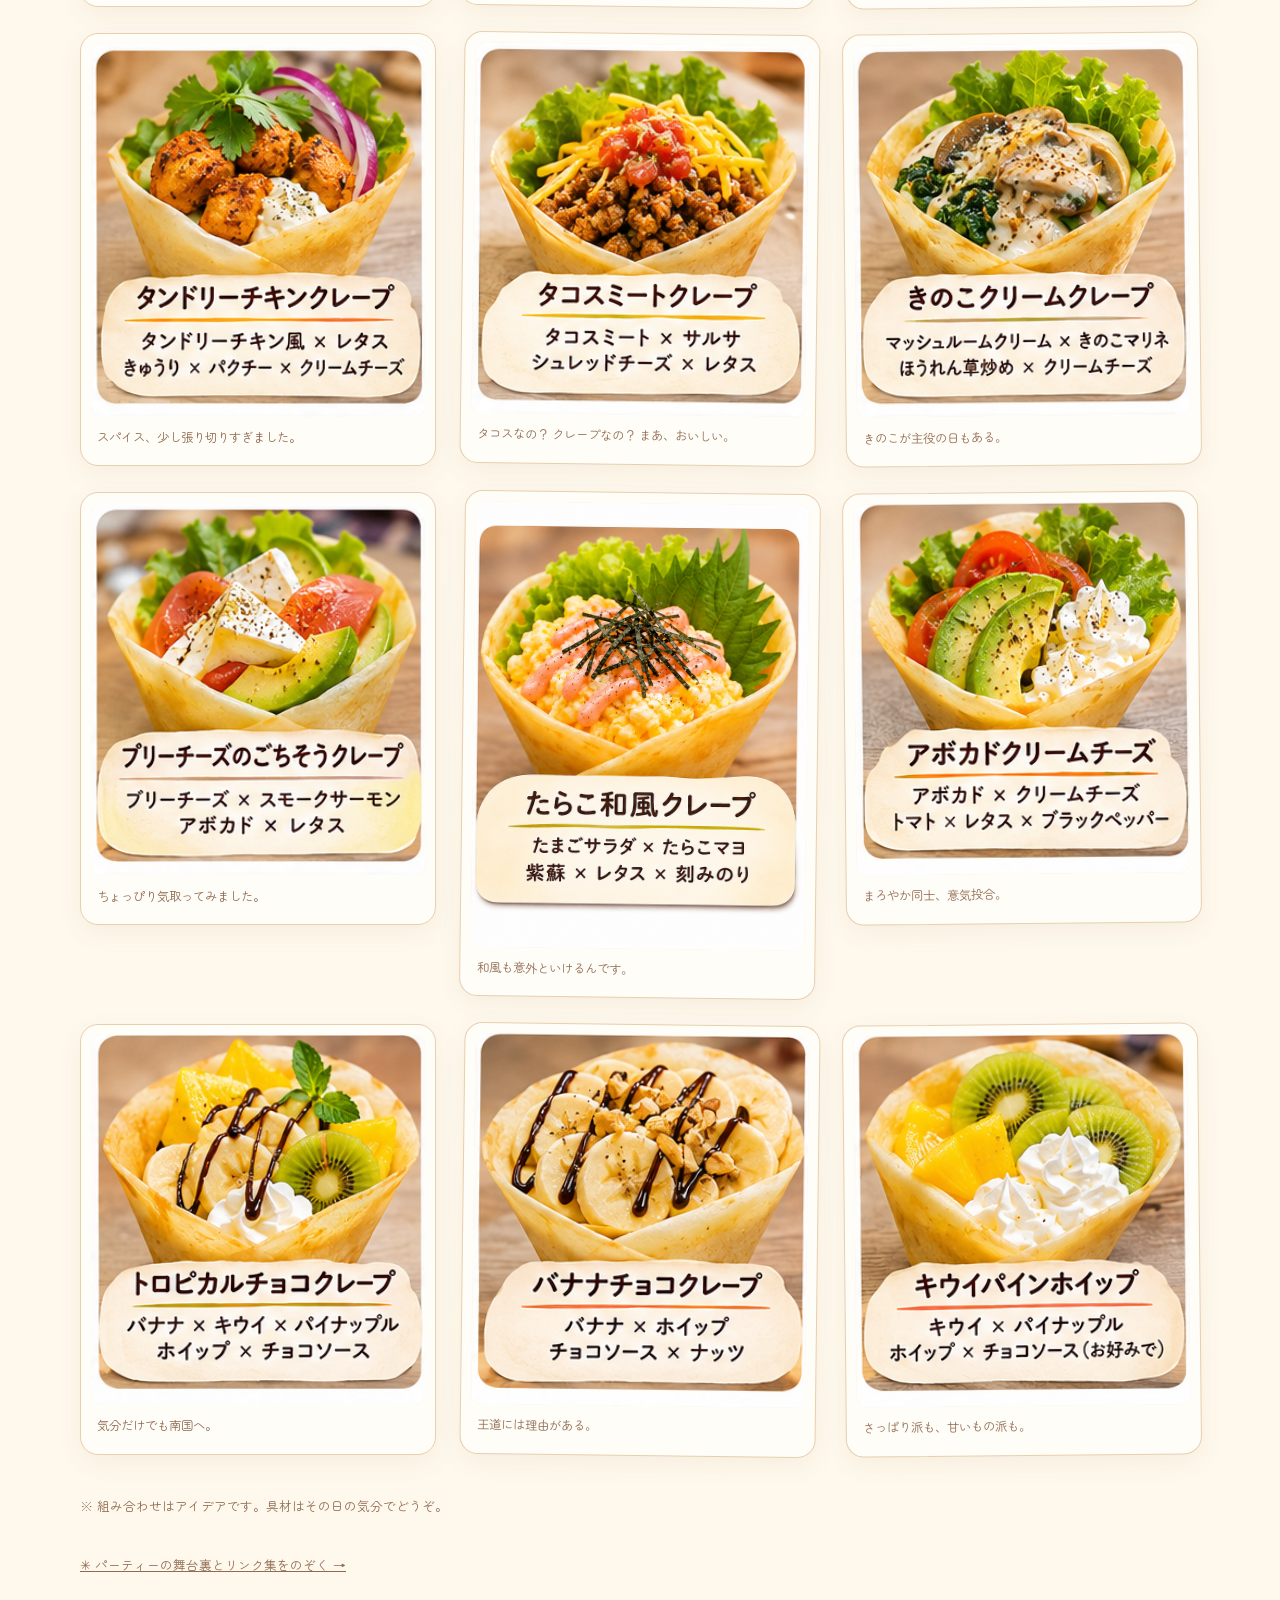
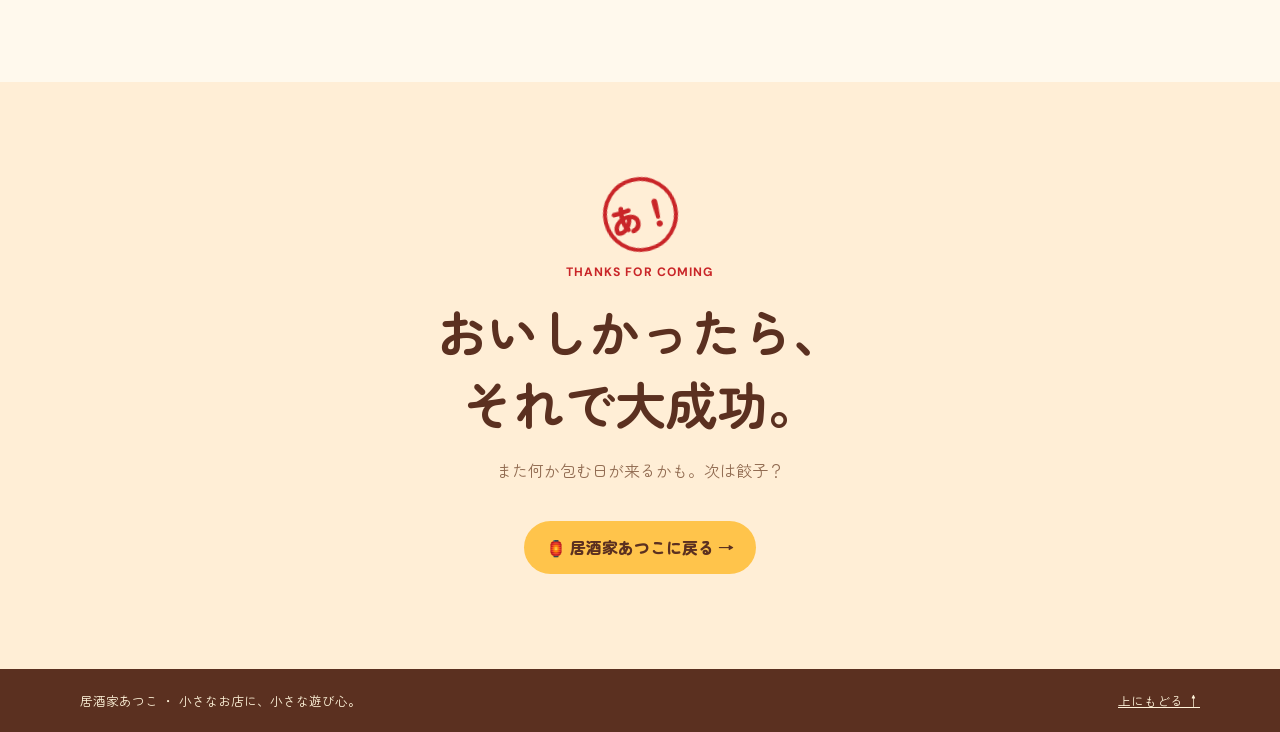
==== commit cc1743ad: "feat: link crepe special to behind-the-scenes page (#12)" ====
--- a/docs/special/crepe-party-autumn26/index.html
+++ b/docs/special/crepe-party-autumn26/index.html
@@ -126,6 +126,7 @@
       <p class="gallery-status" id="gallery-status" role="status" aria-live="polite">写真を準備しています… 🥞</p>
       <div id="crepe-cards" class="crepe-grid"></div>
       <p class="gallery-footnote">※ 組み合わせはアイデアです。具材はその日の気分でどうぞ。</p>
+      <p class="gallery-footnote"><a href="behind-the-scenes.html">✳ パーティーの舞台裏とリンク集をのぞく →</a></p>
     </section>
 
     <section class="crepe-goodbye">
